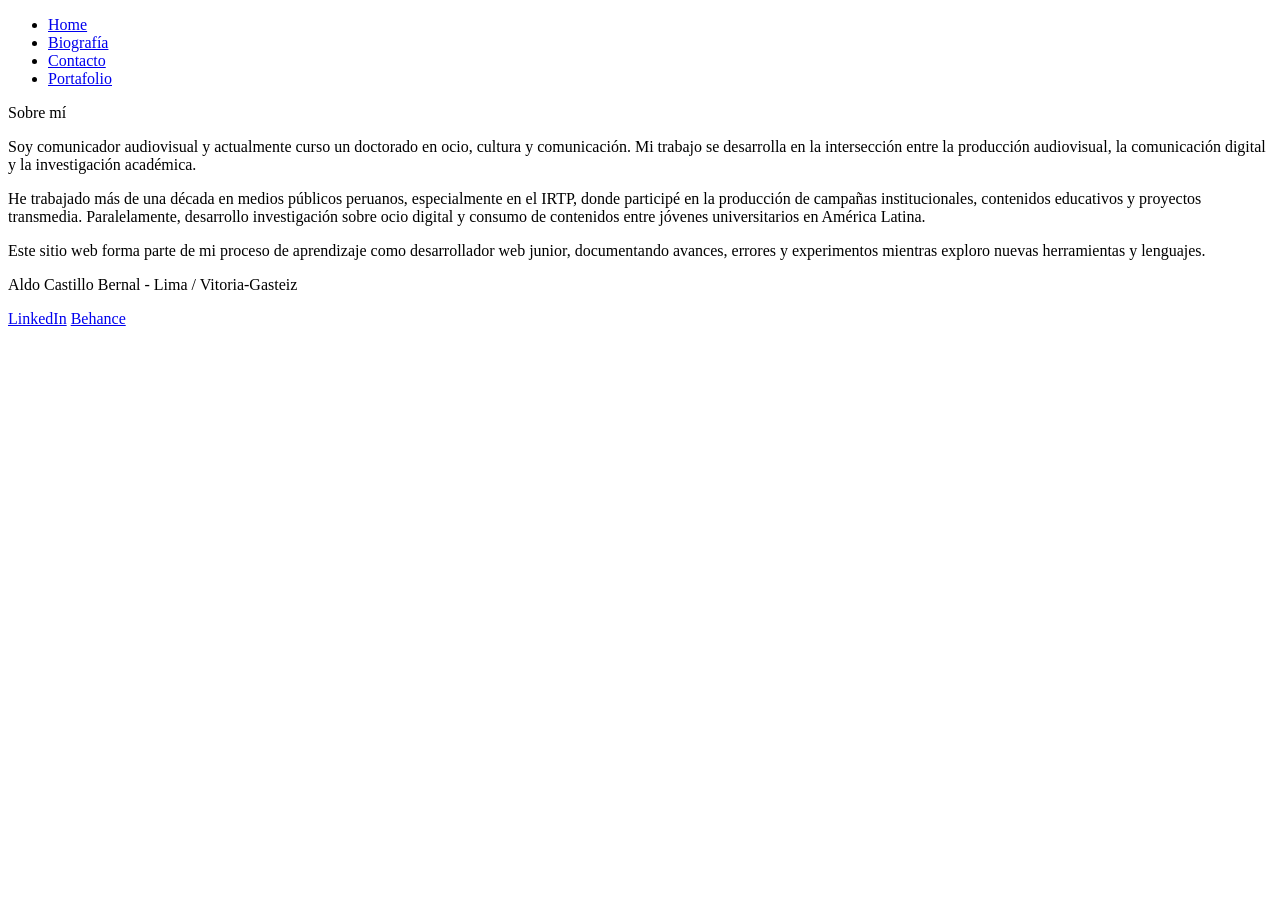
==== pages/biografia.html @ 71e43b73 "se trabajo las tipografias para el sitio web. además se crearon las páginas adicionales y carpetas p" ====
<!DOCTYPE html>
<html lang="es">
<head>
    <meta charset="UTF-8"/>
    <title>Biografía - Aldo Castillo</title>
    <link rel="stylesheet" href="css/main.css"/>
</head>
<body>
<!--HEADER-->
    <header>
        <nav class="nav">
        <ul class="nav-links">
            <li><a href="index.html">Home</a></li>
            <li><a href="biografia.html">Biografía</a></li>
            <li><a href="contacto.html">Contacto</a></li>
            <li><a href="portafolio.html">Portafolio</a></li>
        </ul>
        </nav>
    </header>

    <!--MAIN-->
    <main>

        <!--FOTO-BIO-->
        <figure>

        </figure>

        <!--BIO-->
        <section>
            <h2="bio-block-label">Sobre mí</h2>

            <p>
            Soy comunicador audiovisual y actualmente curso un doctorado en ocio, cultura y comunicación. Mi trabajo se desarrolla en la intersección entre la producción audiovisual, la comunicación digital y la investigación académica.
            </p>

            <p>
            He trabajado más de una década en medios públicos peruanos, especialmente en el IRTP, donde participé en la producción de campañas institucionales, contenidos educativos y proyectos transmedia. Paralelamente, desarrollo investigación sobre ocio digital y consumo de contenidos entre jóvenes universitarios en América Latina.
            </p>

            <p>
            Este sitio web forma parte de mi proceso de aprendizaje como desarrollador web junior, documentando avances, errores y experimentos mientras exploro nuevas herramientas y lenguajes.
            </p>
        </section>

    </main>
    
    <!--FOOTER-->
    <footer>
        <p class="footer-left">Aldo Castillo Bernal - Lima / Vitoria-Gasteiz</p>
        <div class="footer-links">
            <a href="https://www.linkedin.com/in/aldo-castillo-bernal/" target="_blank">LinkedIn</a>
            <a href="https://www.behance.net/alcasber25" target="_blank">Behance</a>
        </div>
    </footer>
</body>
</html>
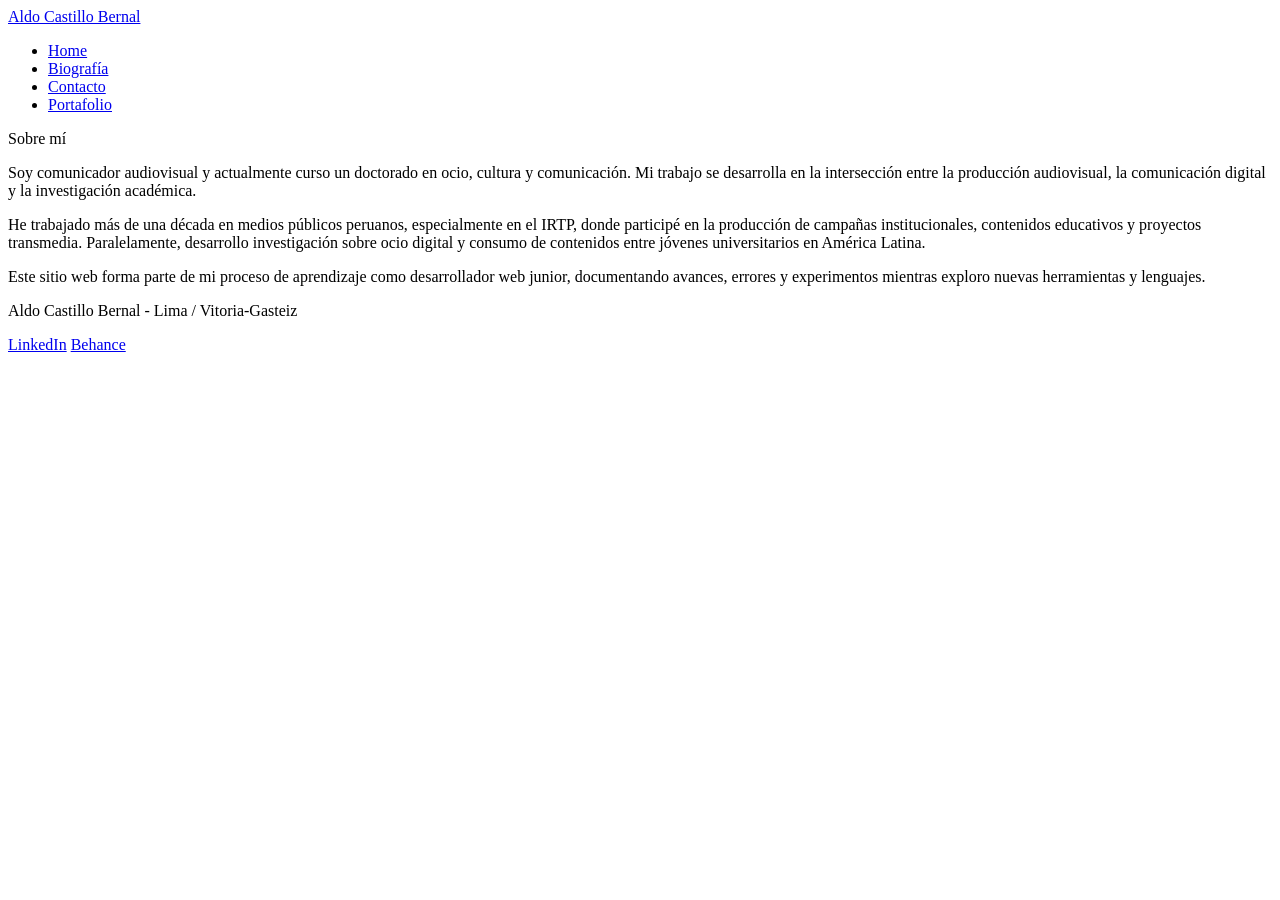
==== commit 662dae77: "se ajusto la hoja de estilos hasta el media query 768" ====
--- a/pages/biografia.html
+++ b/pages/biografia.html
@@ -9,6 +9,7 @@
 <!--HEADER-->
     <header>
         <nav class="nav">
+        <a href="index.html" class="logo">Aldo Castillo Bernal</a>
         <ul class="nav-links">
             <li><a href="index.html">Home</a></li>
             <li><a href="biografia.html">Biografía</a></li>
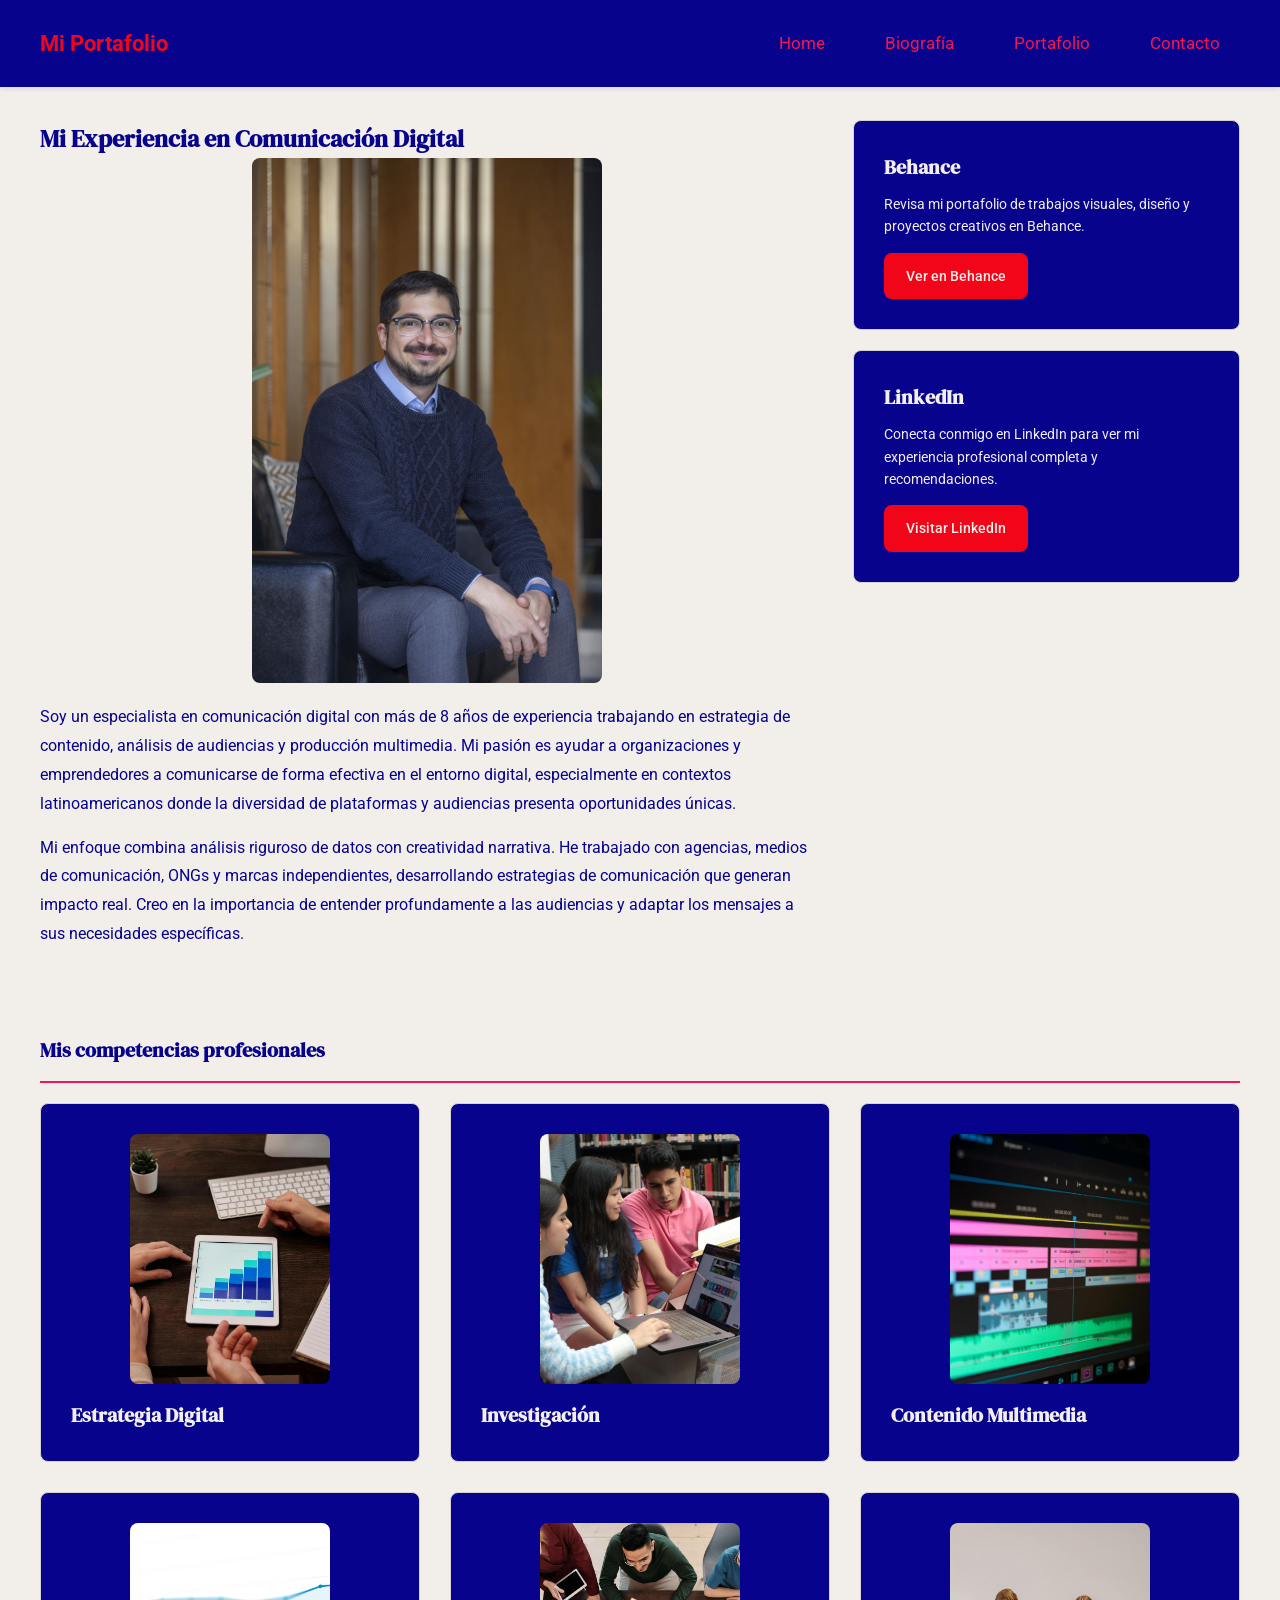
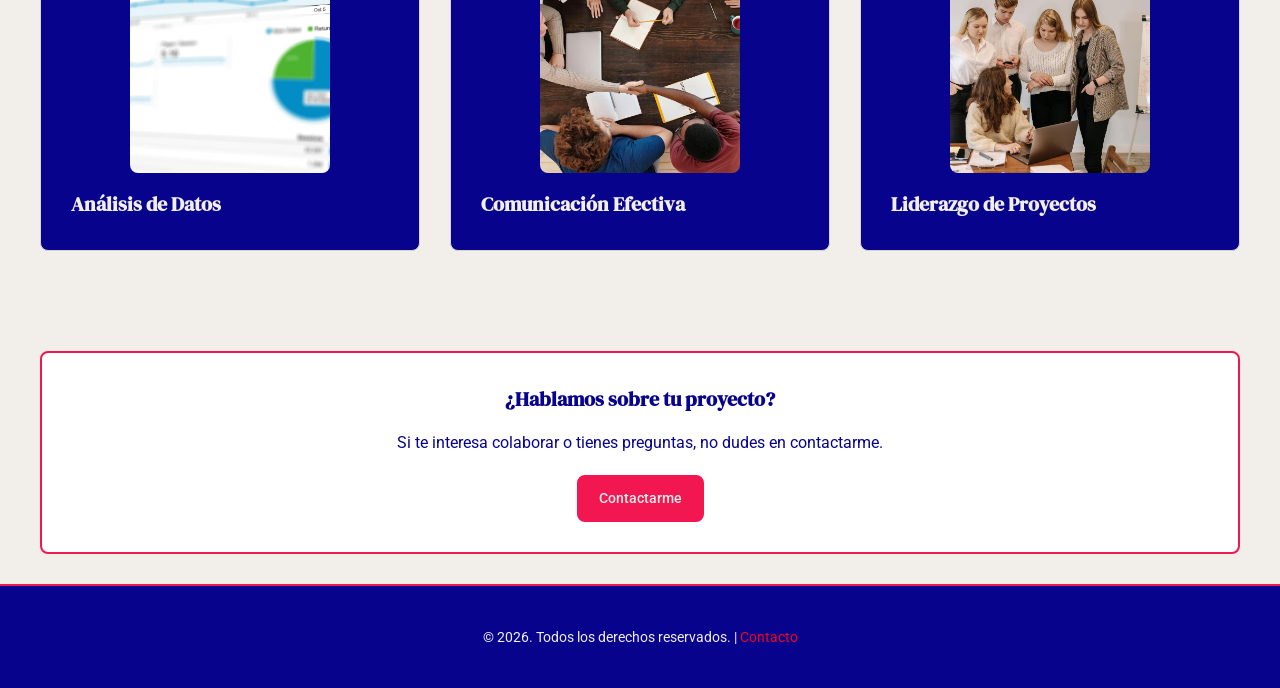
==== commit 47fb487f: "trabajo en las secciones del sitio. se añadieron imagenes y un video" ====
--- a/pages/biografia.html
+++ b/pages/biografia.html
@@ -1,58 +1,131 @@
 <!DOCTYPE html>
 <html lang="es">
 <head>
-    <meta charset="UTF-8"/>
-    <title>Biografía - Aldo Castillo</title>
-    <link rel="stylesheet" href="css/main.css"/>
+    <meta charset="UTF-8">
+    <meta name="viewport" content="width=device-width, initial-scale=1.0">
+    <meta name="description" content="Biografía - Mi experiencia y formación profesional">
+    <title>Biografía - Mi Portafolio</title>
+    <link href="https://fonts.googleapis.com/css2?family=Roboto:wght@400;500;700&family=DM+Serif+Display:wght@700&display=swap" rel="stylesheet">
+    <link rel="stylesheet" href="../css/main.css">
 </head>
 <body>
-<!--HEADER-->
-    <header>
-        <nav class="nav">
-        <a href="index.html" class="logo">Aldo Castillo Bernal</a>
-        <ul class="nav-links">
-            <li><a href="index.html">Home</a></li>
-            <li><a href="biografia.html">Biografía</a></li>
-            <li><a href="contacto.html">Contacto</a></li>
-            <li><a href="portafolio.html">Portafolio</a></li>
-        </ul>
+    <!-- HEADER  -->
+    <header class="header-principal">
+        <div class="logo">
+            <a href="/index.html">Mi Portafolio</a>
+        </div>
+        <nav class="nav-principal">
+            <ul>
+                <li><a href="/index.html">Home</a></li>
+                <li><a href="/pages/biografia.html">Biografía</a></li>
+                <li><a href="/pages/portafolio.html">Portafolio</a></li>
+                <li><a href="/pages/contacto.html">Contacto</a></li>
+            </ul>
         </nav>
     </header>
 
-    <!--MAIN-->
+    <!-- CONTENIDO PRINCIPAL -->
+ <!-- CONTENIDO PRINCIPAL -->
     <main>
+        <!-- BIOGRAFÍA + IMAGEN + ASIDE -->
+        <div class="bio-section-wrapper">
+            <!-- BIOGRAFÍA -->
+            <section class="bio-content">
+                <h1>Mi Experiencia en Comunicación Digital</h1>
+ 
+                <!-- Bio con imagen -->
+                <div class="bio-with-image">
+                    <figure class="bio-image">
+                        <img src="/assets/images/imagen.perfil-bio.jpg" alt="Mi foto de perfil">
+                    </figure>
+ 
+                    <div class="bio-text">
+                        <p>Soy un especialista en comunicación digital con más de 8 años de experiencia trabajando en estrategia de contenido, análisis de audiencias y producción multimedia. Mi pasión es ayudar a organizaciones y emprendedores a comunicarse de forma efectiva en el entorno digital, especialmente en contextos latinoamericanos donde la diversidad de plataformas y audiencias presenta oportunidades únicas.</p>
+                        
+                        <p>Mi enfoque combina análisis riguroso de datos con creatividad narrativa. He trabajado con agencias, medios de comunicación, ONGs y marcas independientes, desarrollando estrategias de comunicación que generan impacto real. Creo en la importancia de entender profundamente a las audiencias y adaptar los mensajes a sus necesidades específicas.</p>
+                    </div>
+                </div>
+            </section>
+ 
+            <!-- ASIDE: BEHANCE Y LINKEDIN -->
+            <aside>
+                <div class="sidebar">
+                    <!-- Behance -->
+                    <article class="card">
+                        <h3>Behance</h3>
+                        <p>Revisa mi portafolio de trabajos visuales, diseño y proyectos creativos en Behance.</p>
+                        <a href="https://www.behance.net/" target="_blank" rel="noopener noreferrer" class="btn">Ver en Behance</a>
+                    </article>
+ 
+                    <!-- LinkedIn -->
+                    <article class="card">
+                        <h3>LinkedIn</h3>
+                        <p>Conecta conmigo en LinkedIn para ver mi experiencia profesional completa y recomendaciones.</p>
+                        <a href="https://www.linkedin.com/" target="_blank" rel="noopener noreferrer" class="btn">Visitar LinkedIn</a>
+                    </article>
+                </div>
+            </aside>
+        </div>
+ 
+        <!-- COMPETENCIAS -->
+        <section class="competencies-section">
+            <h2>Mis competencias profesionales</h2>
+            <div class="competencies-flex">
+                <article class="card competency-card">
+                    <figure class="competency-image">
+                        <img src="../assets/images/img-competencias/estrategia-digital.jpg" alt="Estrategia Digital">
+                    </figure>
+                    <h3>Estrategia Digital</h3>
+                </article>
+ 
+                <article class="card competency-card">
+                    <figure class="competency-image">
+                        <img src="../assets/images/img-competencias/investigacion.jpg" alt="Investigación">
+                    </figure>
+                    <h3>Investigación</h3>
+                </article>
+ 
+                <article class="card competency-card">
+                    <figure class="competency-image">
+                        <img src="../assets/images/img-competencias/contenido-multimedia.jpg" alt="Contenido Multimedia">
+                    </figure>
+                    <h3>Contenido Multimedia</h3>
+                </article>
+ 
+                <article class="card competency-card">
+                    <figure class="competency-image">
+                        <img src="../assets/images/img-competencias/analisis-datos.jpg" alt="Análisis de Datos">
+                    </figure>
+                    <h3>Análisis de Datos</h3>
+                </article>
+ 
+                <article class="card competency-card">
+                    <figure class="competency-image">
+                        <img src="../assets/images/img-competencias/comunicacion-efectiva.jpg" alt="Comunicación Efectiva">
+                    </figure>
+                    <h3>Comunicación Efectiva</h3>
+                </article>
+ 
+                <article class="card competency-card">
+                    <figure class="competency-image">
+                        <img src="../assets/images/img-competencias/liderago-proyectos.jpg" alt="Liderazgo de Proyectos">
+                    </figure>
+                    <h3>Liderazgo de Proyectos</h3>
+                </article>
+            </div>
+        </section>
+ 
+        <!-- LLAMADA A ACCIÓN -->
+        <section class="cta-section text-center">
+            <h2>¿Hablamos sobre tu proyecto?</h2>
+            <p>Si te interesa colaborar o tienes preguntas, no dudes en contactarme.</p>
+            <a href="contacto.html" class="btn btn-secondary">Contactarme</a>
+        </section>
+    </main>
 
-        <!--FOTO-BIO-->
-        <figure>
-
-        </figure>
-
-        <!--BIO-->
-        <section>
-            <h2="bio-block-label">Sobre mí</h2>
-
-            <p>
-            Soy comunicador audiovisual y actualmente curso un doctorado en ocio, cultura y comunicación. Mi trabajo se desarrolla en la intersección entre la producción audiovisual, la comunicación digital y la investigación académica.
-            </p>
-
-            <p>
-            He trabajado más de una década en medios públicos peruanos, especialmente en el IRTP, donde participé en la producción de campañas institucionales, contenidos educativos y proyectos transmedia. Paralelamente, desarrollo investigación sobre ocio digital y consumo de contenidos entre jóvenes universitarios en América Latina.
-            </p>
-
-            <p>
-            Este sitio web forma parte de mi proceso de aprendizaje como desarrollador web junior, documentando avances, errores y experimentos mientras exploro nuevas herramientas y lenguajes.
-            </p>
-        </section>
-
-    </main>
-    
-    <!--FOOTER-->
-    <footer>
-        <p class="footer-left">Aldo Castillo Bernal - Lima / Vitoria-Gasteiz</p>
-        <div class="footer-links">
-            <a href="https://www.linkedin.com/in/aldo-castillo-bernal/" target="_blank">LinkedIn</a>
-            <a href="https://www.behance.net/alcasber25" target="_blank">Behance</a>
-        </div>
+    <!-- FOOTER -->
+    <footer class="footer-principal">
+        <p>&copy; 2026. Todos los derechos reservados. | <a href="contacto.html">Contacto</a></p>
     </footer>
 </body>
-</html>
+</html>
--- a/css/main.css
+++ b/css/main.css
@@ -0,0 +1,830 @@
+* {
+    margin: 0;
+    padding: 0;
+    box-sizing: border-box;
+}
+
+html {
+    scroll-behavior: smooth;
+}
+
+body {
+    margin: 0;
+    padding-top: 110px;
+    padding-bottom: 0;
+    background-color: rgb(242, 238, 234);
+    font-family: 'Roboto', sans-serif;
+    font-size: 16px;
+    line-height: 1.6;
+    color: rgb(7, 3, 140);
+    min-height: 100vh;
+    display: flex;
+    flex-direction: column;
+}
+
+h1, h2, h3, h4, h5, h6 {
+    font-family: 'DM Serif Display', serif;
+    font-weight: 700;
+    margin: 0;
+}
+
+h1 {
+    font-size: 24px;
+}
+
+h2 {
+    font-size: 20px;
+}
+
+h3 {
+    font-size: 16px;
+}
+
+p {
+    margin: 0 0 15px 0;
+}
+
+p:last-child {
+    margin-bottom: 0;
+}
+
+.header-principal {
+    position: fixed;
+    top: 0;
+    left: 0;
+    right: 0;
+    z-index: 20;
+    background-color: rgb(7, 3, 140);
+    color: rgb(242, 238, 234);
+    display: flex;
+    flex-direction: column;
+    align-items: center;
+    padding: 10px 15px;
+    gap: 5px;
+    box-shadow: 0 2px 4px rgba(7, 3, 140, 0.1);
+}
+
+.logo {
+    font-size: 14px;
+    font-weight: 700;
+}
+
+.logo a {
+    color: rgb(242, 5, 25);
+    text-decoration: none;
+}
+
+.logo a:active {
+    color: rgb(242, 22, 81);
+}
+
+.nav-principal ul {
+    list-style: none;
+    margin: 0;
+    padding: 0;
+    display: flex;
+    flex-direction: row;
+    flex-wrap: wrap;
+    gap: 15px;
+    justify-content: center;
+}
+
+.nav-principal a {
+    color: rgb(242, 22, 81);
+    text-decoration: none;
+    font-size: 14px;
+    padding: 5px 10px;
+    display: block;
+    white-space: nowrap;
+}
+
+.nav-principal a:active {
+    color: rgb(242, 5, 25);
+}
+
+main {
+    display: flex;
+    flex-direction: column;
+    gap: 20px;
+    padding: 0 20px;
+    flex: 1;
+}
+
+.hero {
+    background-color: white;
+    border: 2px solid rgb(242, 22, 81);
+    border-radius: 8px;
+    padding: 30px 20px;
+    margin-bottom: 10px;
+}
+
+.hero h1 {
+    font-size: 24px;
+    margin: 0 0 15px 0;
+    color: rgb(7, 3, 140);
+}
+
+.hero p {
+    font-size: 14px;
+    margin: 0 0 20px 0;
+    color: rgb(7, 3, 140);
+}
+
+.card {
+    background-color: rgb(7, 3, 140);
+    border: 1px solid rgb(217, 211, 207);
+    border-radius: 8px;
+    padding: 20px;
+    color: rgb(242, 238, 234);
+}
+
+.card h3 {
+    font-size: 16px;
+    margin: 0 0 10px 0;
+    color: rgb(242, 238, 234);
+}
+
+.card h2 {
+    font-size: 16px;
+    margin: 0 0 10px 0;
+    color: rgb(242, 238, 234);
+}
+
+.card p {
+    font-size: 14px;
+    margin: 0 0 15px 0;
+    line-height: 1.6;
+    color: rgb(242, 238, 234);
+}
+
+.card p:last-child {
+    margin-bottom: 0;
+}
+
+.card figure {
+    margin: 0 0 15px 0;
+    padding: 0;
+}
+
+.card img {
+    width: 100%;
+    height: auto;
+    min-height: 200px;
+    object-fit: cover;
+    border-radius: 8px;
+    display: block;
+}
+
+.sidebar {
+    display: flex;
+    flex-direction: column;
+    gap: 15px;
+}
+
+.btn {
+    display: inline-block;
+    padding: 10px 20px;
+    background-color: rgb(242, 5, 25);
+    color: rgb(242, 238, 234);
+    text-decoration: none;
+    border: 2px solid rgb(242, 5, 25);
+    border-radius: 8px;
+    font-weight: 500;
+    cursor: pointer;
+    font-family: 'Roboto', sans-serif;
+    font-size: 14px;
+}
+
+.btn:active {
+    background-color: rgb(242, 22, 81);
+    border-color: rgb(242, 22, 81);
+}
+
+.btn-secondary {
+    background-color: rgb(242, 22, 81);
+    border-color: rgb(242, 22, 81);
+}
+
+.btn-secondary:active {
+    background-color: rgb(242, 5, 25);
+    border-color: rgb(242, 5, 25);
+}
+
+.footer-principal {
+    background-color: rgb(7, 3, 140);
+    color: rgb(242, 238, 234);
+    display: flex;
+    flex-direction: column;
+    align-items: center;
+    justify-content: center;
+    gap: 5px;
+    padding: 40px 0;
+    text-align: center;
+    margin-top: 30px;
+    border-top: 2px solid rgb(242, 22, 81);
+}
+
+.footer-principal p {
+    margin: 0;
+    font-size: 14px;
+}
+
+.footer-principal a {
+    color: rgb(242, 5, 25);
+    text-decoration: none;
+}
+
+.footer-principal a:active {
+    color: rgb(242, 22, 81);
+}
+
+.contact-form {
+    display: flex;
+    flex-direction: column;
+    gap: 20px;
+    max-width: 600px;
+}
+
+.contact-form > div {
+    display: flex;
+    flex-direction: column;
+    gap: 8px;
+}
+
+label {
+    font-weight: 500;
+    color: rgb(7, 3, 140);
+    font-size: 16px;
+}
+
+input,
+select,
+textarea {
+    width: 100%;
+    padding: 12px;
+    border: 1px solid rgb(217, 211, 207);
+    border-radius: 8px;
+    font-family: 'Roboto', sans-serif;
+    font-size: 16px;
+    color: rgb(7, 3, 140);
+    background-color: white;
+}
+
+textarea {
+    resize: vertical;
+    min-height: 150px;
+}
+
+.contact-info-box {
+    background-color: white;
+    border: 1px solid rgb(217, 211, 207);
+    border-radius: 8px;
+    padding: 20px;
+}
+
+.contact-info-box h3 {
+    margin: 0 0 15px 0;
+    font-size: 18px;
+    color: rgb(7, 3, 140);
+}
+
+.contact-info-box p {
+    margin: 0;
+    font-size: 16px;
+    color: rgb(7, 3, 140);
+    line-height: 1.8;
+}
+
+.contact-info-box a {
+    color: rgb(242, 5, 25);
+    text-decoration: none;
+}
+
+.contact-social-links {
+    list-style: none;
+    padding: 0;
+    margin: 0;
+    display: flex;
+    flex-direction: column;
+    gap: 10px;
+}
+
+.contact-social-links li {
+    margin: 0;
+}
+
+.contact-social-links a {
+    display: inline-block;
+    padding: 10px 0;
+    color: rgb(242, 5, 25);
+    text-decoration: none;
+}
+
+.bio-section-wrapper {
+    display: flex;
+    flex-direction: column;
+    gap: 30px;
+    margin-bottom: 30px;
+}
+
+.bio-content {
+    flex: 1;
+}
+
+.bio-with-image {
+    display: flex;
+    flex-direction: column;
+    gap: 20px;
+}
+
+.bio-text {
+    flex: 1;
+}
+
+.bio-text p {
+    font-size: 16px;
+    line-height: 1.8;
+    color: rgb(7, 3, 140);
+    margin-bottom: 15px;
+}
+
+.bio-image {
+    flex: 1;
+    margin: 0 auto;
+    max-width: 100%;
+    display: flex;
+    justify-content: center;
+}
+
+.bio-image img {
+    width: 100%;
+    height: auto;
+    min-height: 300px;
+    max-width: 350px;
+    object-fit: cover;
+    border-radius: 8px;
+    display: block;
+}
+
+.bio-image figcaption {
+    margin-top: 10px;
+    font-size: 14px;
+    color: #999;
+    text-align: center;
+}
+
+.competencies-section {
+    margin-bottom: 30px;
+}
+
+.competencies-section h2 {
+    margin-bottom: 20px;
+    border-bottom: 2px solid rgb(242, 22, 81);
+    padding-bottom: 15px;
+    color: rgb(7, 3, 140);
+}
+
+.competencies-flex {
+    display: flex;
+    flex-direction: column;
+    gap: 20px;
+}
+
+.competency-card {
+    flex-direction: column;
+    padding: 15px;
+}
+
+.competency-image {
+    margin: 0 0 15px 0;
+    padding: 0;
+    display: flex;
+    justify-content: center;
+}
+
+.competency-image img {
+    width: 200px;
+    height: 150px;
+    object-fit: cover;
+    border-radius: 8px;
+    display: block;
+}
+
+.competency-card h3 {
+    margin: 0;
+    font-size: 16px;
+    color: rgb(242, 238, 234);
+}
+
+.portfolio-wrapper {
+    display: flex;
+    flex-direction: column;
+    gap: 30px;
+    margin-bottom: 30px;
+}
+
+.portfolio-content h1 {
+    margin-bottom: 20px;
+    border-bottom: 2px solid rgb(242, 22, 81);
+    padding-bottom: 15px;
+}
+
+.portfolio-intro {
+    font-size: 16px;
+    line-height: 1.8;
+    color: rgb(7, 3, 140);
+    margin-bottom: 30px;
+}
+
+.portfolio-flex {
+    display: flex;
+    flex-direction: column;
+    gap: 20px;
+}
+
+.portfolio-card {
+    background-color: white;
+    border: 1px solid rgb(217, 211, 207);
+    border-radius: 8px;
+    overflow: hidden;
+    display: flex;
+    flex-direction: column;
+}
+
+.portfolio-image {
+    margin: 0;
+    padding: 0;
+    width: 100%;
+    overflow: hidden;
+}
+
+.portfolio-image img {
+    width: 100%;
+    height: auto;
+    min-height: 250px;
+    object-fit: cover;
+    display: block;
+}
+
+.portfolio-video {
+    margin: 0;
+    padding: 0;
+    width: 100%;
+    overflow: hidden;
+}
+
+.portfolio-video iframe {
+    display: block;
+    width: 100%;
+    border: none;
+}
+
+.portfolio-info {
+    padding: 20px;
+    flex: 1;
+    display: flex;
+    flex-direction: column;
+}
+
+.portfolio-category {
+    font-size: 14px;
+    color: rgb(242, 5, 25);
+    margin: 0 0 10px 0;
+    font-weight: 500;
+    text-transform: uppercase;
+    letter-spacing: 0.5px;
+}
+
+.portfolio-title {
+    margin: 0;
+    font-size: 18px;
+    color: rgb(7, 3, 140);
+}
+
+.cta-section {
+    margin-top: 30px;
+    padding: 30px 20px;
+    background-color: white;
+    border: 2px solid rgb(242, 22, 81);
+    border-radius: 8px;
+    text-align: center;
+}
+
+.cta-section h2 {
+    margin: 0 0 15px 0;
+    color: rgb(7, 3, 140);
+    border: none;
+    padding-bottom: 0;
+}
+
+.cta-section p {
+    margin: 0 0 20px 0;
+    color: rgb(7, 3, 140);
+}
+
+.text-center {
+    text-align: center;
+}
+
+.contact-wrapper {
+    display: flex;
+    flex-direction: column;
+    gap: 30px;
+    margin-bottom: 30px;
+}
+
+.contact-form-section {
+    flex: 1;
+}
+
+.contact-info-section {
+    flex: 1;
+    display: flex;
+    flex-direction: column;
+    gap: 20px;
+}
+
+/* MEDIA QUERY - TABLET (768px) */
+@media (min-width: 768px) {
+    body {
+        padding-top: 100px;
+    }
+
+    .header-principal {
+        flex-direction: row;
+        justify-content: space-between;
+        align-items: center;
+        padding: 10px 30px;
+        gap: 20px;
+    }
+
+    .logo {
+        font-size: 18px;
+    }
+
+    .nav-principal ul {
+        gap: 20px;
+        flex-wrap: nowrap;
+    }
+
+    .nav-principal a {
+        font-size: 16px;
+        padding: 10px 15px;
+    }
+
+    main {
+        padding: 0 30px;
+        gap: 30px;
+        max-width: 1400px;
+        margin: 0 auto;
+        width: 100%;
+    }
+
+    .hero {
+        padding: 40px 30px;
+    }
+
+    .hero h1 {
+        font-size: 28px;
+    }
+
+    .sidebar {
+        display: flex;
+        flex-direction: row;
+        flex-wrap: wrap;
+        gap: 20px;
+    }
+
+    .sidebar .card {
+        flex: 1;
+        min-width: calc(33.333% - 14px);
+    }
+
+    .card {
+        padding: 30px;
+    }
+
+    .card h3 {
+        font-size: 18px;
+    }
+
+    .card img {
+        min-height: 250px;
+    }
+
+    .footer-principal {
+        flex-direction: row;
+        justify-content: space-around;
+        padding: 30px 20px;
+        gap: 20px;
+    }
+
+    .bio-with-image {
+        flex-direction: row-reverse;
+        align-items: flex-start;
+        gap: 30px;
+    }
+
+    .bio-text {
+        flex: 1;
+    }
+
+    .bio-image {
+        flex: 1;
+        max-width: 100%;
+    }
+
+    .bio-section-wrapper {
+        flex-direction: row;
+        gap: 30px;
+        align-items: flex-start;
+    }
+
+    .bio-content {
+        flex: 2;
+    }
+
+    .bio-section-wrapper aside {
+        flex: 1;
+    }
+
+    .bio-section-wrapper .sidebar {
+        flex-direction: column;
+        gap: 20px;
+    }
+
+    .bio-section-wrapper .card {
+        flex: 1;
+    }
+
+    .competencies-flex {
+        display: flex;
+        flex-direction: row;
+        flex-wrap: wrap;
+        gap: 20px;
+    }
+
+    .competencies-flex .card {
+        flex: 1;
+        min-width: calc(33.333% - 14px);
+    }
+
+    .portfolio-flex {
+        display: flex;
+        flex-direction: row;
+        flex-wrap: wrap;
+        gap: 20px;
+    }
+
+    .portfolio-flex .portfolio-card {
+        flex: 1;
+        min-width: calc(50% - 10px);
+    }
+
+    .portfolio-wrapper {
+        flex-direction: row;
+        gap: 30px;
+    }
+
+    .portfolio-content {
+        flex: 2;
+    }
+
+    .portfolio-wrapper aside {
+        flex: 1;
+    }
+
+    .contact-wrapper {
+        flex-direction: row;
+        gap: 30px;
+    }
+
+    .contact-form-section {
+        flex: 1.2;
+    }
+
+    .contact-info-section {
+        flex: 0.8;
+    }
+}
+
+/* MEDIA QUERY - DESKTOP (1200px) */
+@media (min-width: 1200px) {
+    body {
+        padding-top: 120px;
+    }
+
+    .header-principal {
+        padding: 15px 40px;
+        gap: 30px;
+    }
+
+    .logo {
+        font-size: 22px;
+    }
+
+    .nav-principal a {
+        font-size: 17px;
+        padding: 15px 20px;
+    }
+
+    main {
+        padding: 0 40px;
+        gap: 40px;
+        max-width: 1600px;
+    }
+
+    .hero {
+        padding: 40px 40px;
+    }
+
+    .hero h1 {
+        font-size: 32px;
+    }
+
+    .card {
+        padding: 30px;
+    }
+
+    .card h3 {
+        font-size: 20px;
+    }
+
+    .footer-principal {
+        padding: 40px 40px;
+        gap: 40px;
+    }
+
+    .bio-section-wrapper {
+        flex-direction: row;
+        gap: 40px;
+        align-items: flex-start;
+    }
+
+    .bio-content {
+        flex: 2;
+    }
+
+    .bio-with-image {
+        flex-direction: column;
+        gap: 20px;
+    }
+
+    .bio-section-wrapper aside {
+        flex: 1;
+    }
+
+    .bio-section-wrapper .sidebar {
+        flex-direction: column;
+    }
+
+    .competencies-flex {
+        flex-wrap: wrap;
+        gap: 30px;
+    }
+
+    .competencies-flex .card {
+        min-width: calc(33.333% - 20px);
+    }
+
+    .portfolio-flex {
+        flex-wrap: wrap;
+        gap: 30px;
+    }
+
+    .portfolio-flex .portfolio-card {
+        min-width: calc(33.333% - 20px);
+    }
+
+    .portfolio-wrapper {
+        flex-direction: row;
+        gap: 40px;
+        align-items: flex-start;
+    }
+
+    .portfolio-content {
+        flex: 2.5;
+    }
+
+    .portfolio-wrapper aside {
+        flex: 1;
+    }
+
+    .portfolio-image img {
+        min-height: 300px;
+    }
+
+    .contact-wrapper {
+        flex-direction: row;
+        gap: 40px;
+        align-items: flex-start;
+    }
+
+    .contact-form-section {
+        flex: 1.5;
+    }
+
+    .contact-info-section {
+        flex: 1;
+    }
+}
